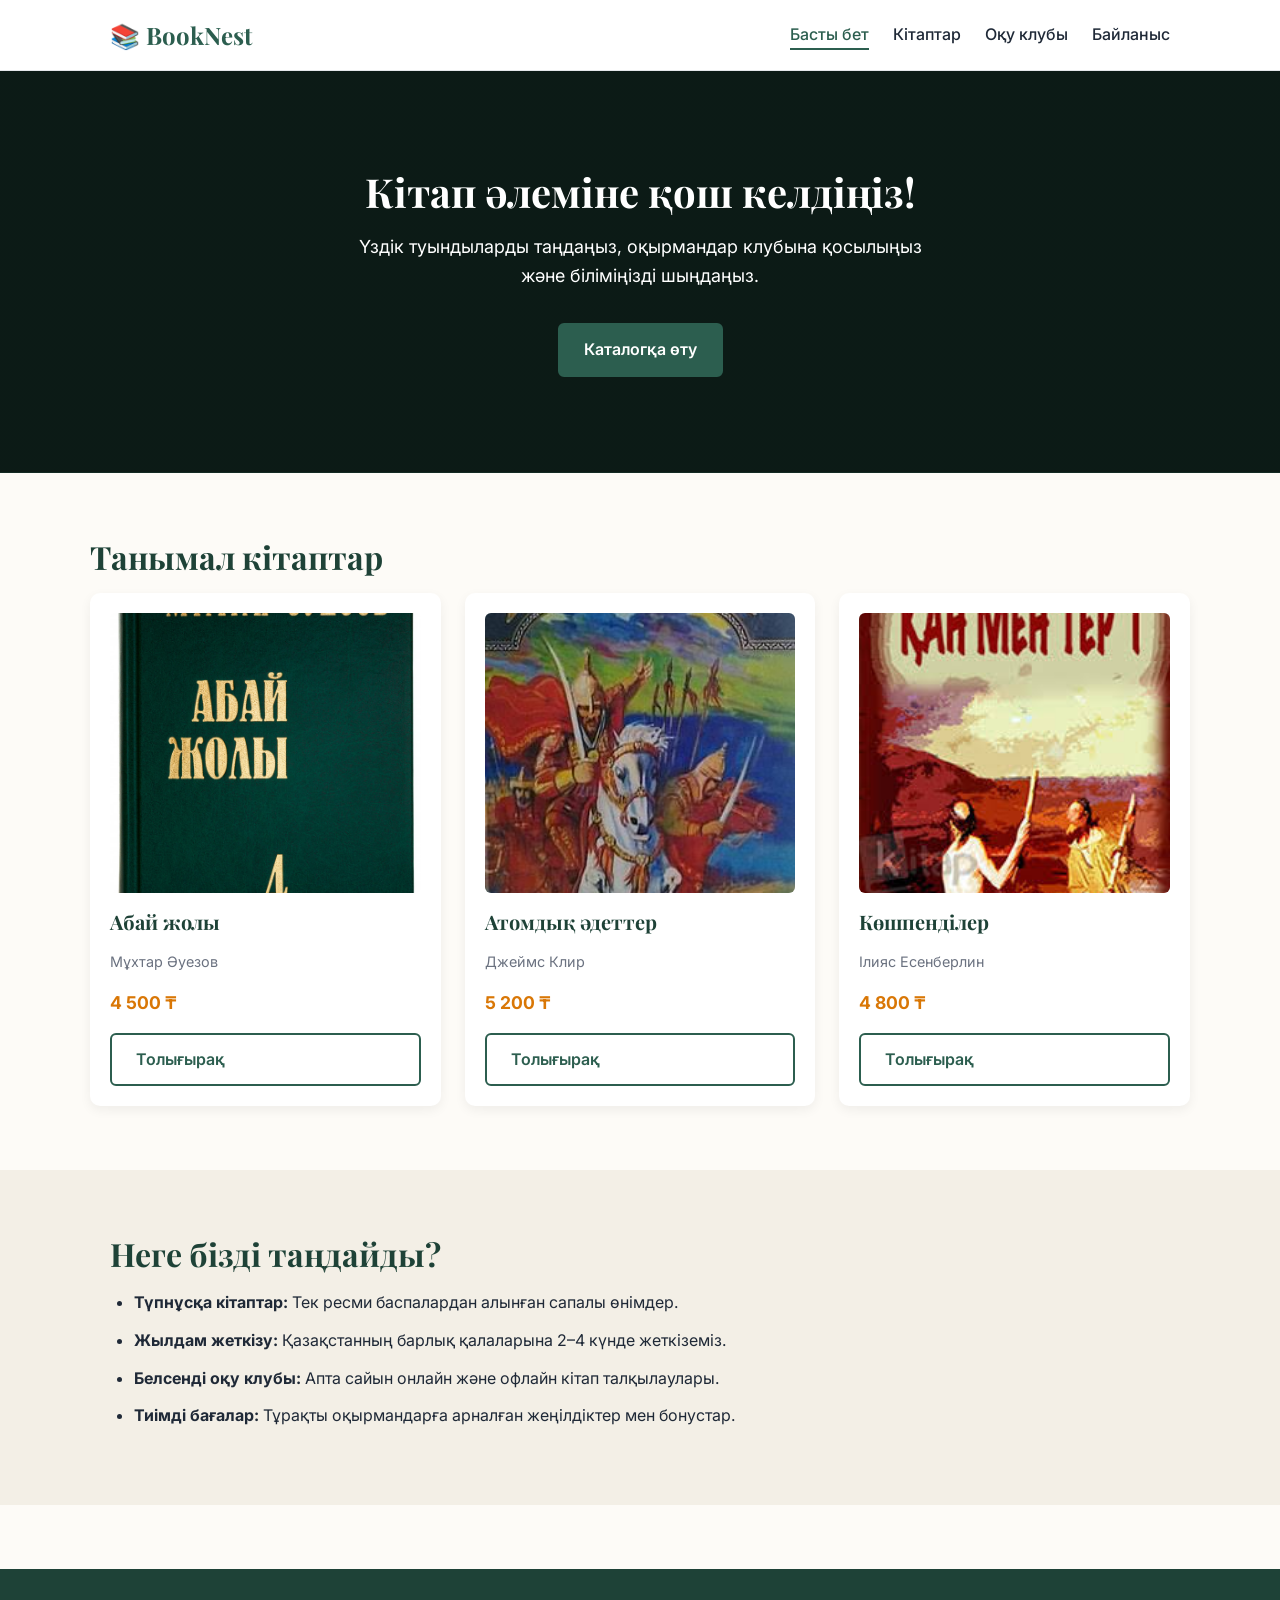
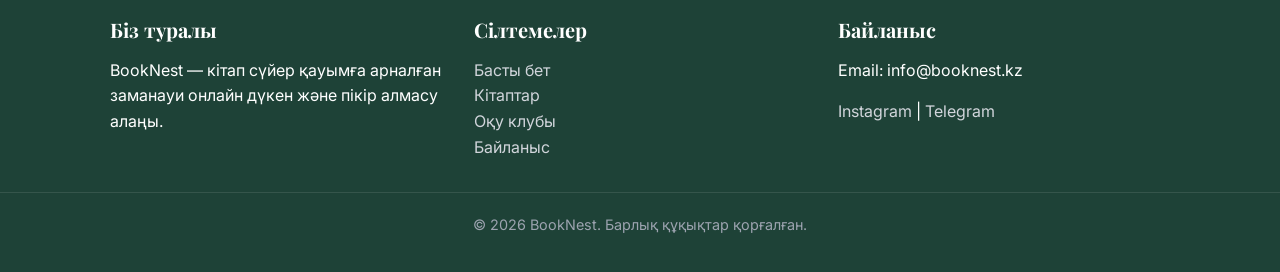
==== index.html @ 3cef092f "Add files via upload" ====
<!DOCTYPE html>
<html lang="kk">
<head>
  <meta charset="UTF-8">
  <meta name="viewport" content="width=device-width, initial-scale=1.0">
  <meta name="description" content="BookNest — кітап дүкені және оқу клубы.">
  <title>BookNest — Басты бет</title>
  <link rel="preconnect" href="https://fonts.googleapis.com">
  <link rel="preconnect" href="https://fonts.gstatic.com" crossorigin>
  <link href="https://fonts.googleapis.com/css2?family=Inter:wght@400;500;600&family=Playfair+Display:wght@700&display=swap" rel="stylesheet">
  <link rel="stylesheet" href="css/style.css">
</head>
<body>

  <header class="site-header">
    <div class="container header-inner">
      <a href="index.html" class="logo">📚 BookNest</a>
      <nav aria-label="Негізгі навигация">
        <ul class="nav-list">
          <li><a href="index.html" aria-current="page">Басты бет</a></li>
          <li><a href="books.html">Кітаптар</a></li>
          <li><a href="club.html">Оқу клубы</a></li>
          <li><a href="contact.html">Байланыс</a></li>
        </ul>
      </nav>
    </div>
  </header>

  <main>
    <!-- Hero бөлімі -->
    <section class="hero">
      <div class="container hero-content">
        <h1>Кітап әлеміне қош келдіңіз!</h1>
        <p>Үздік туындыларды таңдаңыз, оқырмандар клубына қосылыңыз және біліміңізді шыңдаңыз.</p>
        <a href="books.html" class="btn">Каталогқа өту</a>
      </div>
    </section>

    <!-- Танымал кітаптар -->
    <section class="section container">
      <h2>Танымал кітаптар</h2>
      <div class="cards-grid">
        <article class="card">
          <img src="images/book1.jpg" alt="Абай жолы кітабының мұқабасы" width="250" height="350">
          <h3>Абай жолы</h3>
          <p class="author">Мұхтар Әуезов</p>
          <p class="price">4 500 ₸</p>
          <a href="books.html" class="btn-outline">Толығырақ</a>
        </article>

        <article class="card">
          <img src="images/book2.jpg" alt="Атомдық әдеттер кітабының мұқабасы" width="250" height="350">
          <h3>Атомдық әдеттер</h3>
          <p class="author">Джеймс Клир</p>
          <p class="price">5 200 ₸</p>
          <a href="books.html" class="btn-outline">Толығырақ</a>
        </article>

        <article class="card">
          <img src="images/book3.jpg" alt="Көшпенділер кітабының мұқабасы" width="250" height="350">
          <h3>Көшпенділер</h3>
          <p class="author">Ілияс Есенберлин</p>
          <p class="price">4 800 ₸</p>
          <a href="books.html" class="btn-outline">Толығырақ</a>
        </article>
      </div>
    </section>

    <!-- Неге біз? -->
    <section class="section bg-light">
      <div class="container">
        <h2>Неге бізді таңдайды?</h2>
        <ul class="features-list">
          <li><strong>Түпнұсқа кітаптар:</strong> Тек ресми баспалардан алынған сапалы өнімдер.</li>
          <li><strong>Жылдам жеткізу:</strong> Қазақстанның барлық қалаларына 2–4 күнде жеткіземіз.</li>
          <li><strong>Белсенді оқу клубы:</strong> Апта сайын онлайн және офлайн кітап талқылаулары.</li>
          <li><strong>Тиімді бағалар:</strong> Тұрақты оқырмандарға арналған жеңілдіктер мен бонустар.</li>
        </ul>
      </div>
    </section>
  </main>

  <footer class="site-footer">
    <div class="container footer-grid">
      <div>
        <h3>Біз туралы</h3>
        <p>BookNest — кітап сүйер қауымға арналған заманауи онлайн дүкен және пікір алмасу алаңы.</p>
      </div>
      <div>
        <h3>Сілтемелер</h3>
        <ul>
          <li><a href="index.html">Басты бет</a></li>
          <li><a href="books.html">Кітаптар</a></li>
          <li><a href="club.html">Оқу клубы</a></li>
          <li><a href="contact.html">Байланыс</a></li>
        </ul>
      </div>
      <div>
        <h3>Байланыс</h3>
        <p>Email: info@booknest.kz</p>
        <p>
          <a href="#">Instagram</a> | 
          <a href="#">Telegram</a>
        </p>
      </div>
    </div>
    <div class="footer-bottom">
      <p>&copy; 2026 BookNest. Барлық құқықтар қорғалған.</p>
    </div>
  </footer>

</body>
</html>
---- css/style.css ----
/* 15. CSS Reset */
*, *::before, *::after {
  box-sizing: border-box;
  margin: 0;
  padding: 0;
}

/* 16. Түс айнымалылары және қаріптер */
:root {
  --primary: #2c5e4f;
  --primary-dark: #1e4237;
  --accent: #d97706;
  --bg-body: #fdfbf7;
  --bg-light: #f3efe6;
  --text-main: #1f2937;
  --text-muted: #6b7280;
  --white: #ffffff;
  --border: #e5e7eb;
  --font-heading: 'Playfair Display', Georgia, serif;
  --font-body: 'Inter', sans-serif;
}

/* 17. Типографика */
body {
  font-family: var(--font-body);
  font-size: 16px;
  line-height: 1.6;
  color: var(--text-main);
  background-color: var(--bg-body);
}

h1, h2, h3 {
  font-family: var(--font-heading);
  font-weight: 700;
  line-height: 1.25;
  margin-bottom: 1rem;
  color: var(--primary-dark);
}

h1 { font-size: 2.5rem; }
h2 { font-size: 2rem; }
h3 { font-size: 1.25rem; }
p { margin-bottom: 1rem; }

.container {
  max-width: 1100px;
  margin: 0 auto;
  padding: 0 1.25rem;
}

.section { padding: 4rem 0; }
.bg-light { background-color: var(--bg-light); }

/* 18 & 26. Sticky Header және Навигация */
.site-header {
  position: sticky;
  top: 0;
  z-index: 100;
  background-color: var(--white);
  border-bottom: 1px solid var(--border);
  padding: 1rem 0;
}

.header-inner {
  display: flex;
  justify-content: space-between;
  align-items: center;
}

.logo {
  font-family: var(--font-heading);
  font-size: 1.5rem;
  font-weight: 700;
  color: var(--primary);
  text-decoration: none;
}

.nav-list {
  list-style: none;
  display: flex;
  gap: 1.5rem;
}

.nav-list a {
  text-decoration: none;
  color: var(--text-main);
  font-weight: 500;
  padding-bottom: 0.25rem;
  transition: color 0.2s;
}

.nav-list a:hover {
  color: var(--primary);
}

.nav-list a[aria-current="page"] {
  color: var(--primary);
  border-bottom: 2px solid var(--primary);
}

/* 19. Hero бөлімі */
.hero {
  background-image: linear-gradient(rgba(0, 0, 0, 0.6), rgba(0, 0, 0, 0.6)), url('../images/hero-bg.jpg');
  background-size: cover;
  background-position: center;
  background-color: var(--primary-dark); /* Сурет болмаса көрінетін фон */
  color: var(--white);
  padding: 6rem 0;
  text-align: center;
}

.hero h1 {
  color: var(--white);
  margin-bottom: 1rem;
}

.hero p {
  max-width: 600px;
  margin: 0 auto 2rem;
  font-size: 1.125rem;
}

/* 20. Батырмалар */
.btn, .btn-outline {
  display: inline-block;
  padding: 0.75rem 1.5rem;
  border-radius: 6px;
  font-weight: 600;
  text-decoration: none;
  cursor: pointer;
  transition: all 0.2s ease;
  border: 2px solid var(--primary);
}

.btn {
  background-color: var(--primary);
  color: var(--white);
}

.btn:hover {
  background-color: var(--primary-dark);
  border-color: var(--primary-dark);
}

.btn-outline {
  background-color: transparent;
  color: var(--primary);
}

.btn-outline:hover {
  background-color: var(--primary);
  color: var(--white);
}

/* 21 & 22. Кітап карточкалары */
.cards-grid {
  display: flex;
  flex-wrap: wrap;
  gap: 1.5rem;
}

.card {
  flex: 1 1 280px;
  background: var(--white);
  padding: 1.25rem;
  border-radius: 10px;
  box-shadow: 0 4px 12px rgba(0, 0, 0, 0.06);
  transition: transform 0.25s ease, box-shadow 0.25s ease;
  display: flex;
  flex-direction: column;
}

.card:hover {
  transform: translateY(-6px);
  box-shadow: 0 10px 20px rgba(0, 0, 0, 0.12);
}

.card img {
  width: 100%;
  height: 280px;
  object-fit: cover;
  border-radius: 6px;
  margin-bottom: 1rem;
  background-color: #e5e7eb;
}

.card .author { color: var(--text-muted); font-size: 0.9rem; }
.card .price { font-weight: 700; font-size: 1.1rem; color: var(--accent); margin-bottom: 1rem; }

/* Тізімдер */
.features-list, .steps-list { padding-left: 1.5rem; }
.features-list li, .steps-list li { margin-bottom: 0.75rem; }

.rules-list dt { font-weight: 700; color: var(--primary-dark); margin-top: 1rem; }
.rules-list dd { margin-left: 1rem; color: var(--text-muted); }

/* 23. Кесте стилі */
.books-table {
  width: 100%;
  border-collapse: collapse;
  background: var(--white);
  margin-top: 1.5rem;
  box-shadow: 0 2px 8px rgba(0,0,0,0.05);
}

.books-table th, .books-table td {
  padding: 0.9rem 1rem;
  text-align: left;
  border-bottom: 1px solid var(--border);
}

.books-table thead {
  background-color: var(--primary);
  color: var(--white);
}

.books-table tbody tr:nth-child(even) {
  background-color: var(--bg-light);
}

/* 24. Форма стилі */
.contact-form {
  max-width: 550px;
  background: var(--white);
  padding: 2rem;
  border-radius: 10px;
  box-shadow: 0 4px 12px rgba(0,0,0,0.06);
}

.form-group { margin-bottom: 1.25rem; }
.form-group label { display: block; font-weight: 500; margin-bottom: 0.4rem; }

.form-group input,
.form-group select,
.form-group textarea {
  width: 100%;
  padding: 0.75rem;
  border: 1px solid #cbd5e1;
  border-radius: 6px;
  font-family: inherit;
  font-size: 1rem;
}

.form-group input:focus,
.form-group select:focus,
.form-group textarea:focus {
  outline: none;
  border-color: var(--primary);
  box-shadow: 0 0 0 3px rgba(44, 94, 79, 0.15);
}

.form-group input:invalid:not(:placeholder-shown),
.form-group textarea:invalid:not(:placeholder-shown) {
  border-color: #dc2626;
}

/* 25. Footer (3 баған) */
.site-footer {
  background-color: var(--primary-dark);
  color: var(--white);
  padding-top: 3rem;
  margin-top: 4rem;
}

.footer-grid {
  display: flex;
  flex-wrap: wrap;
  gap: 2rem;
  padding-bottom: 2rem;
}

.footer-grid > div { flex: 1 1 250px; }
.site-footer h3 { color: var(--white); }
.site-footer ul { list-style: none; }
.site-footer a { color: #d1d5db; text-decoration: none; }
.site-footer a:hover { color: var(--white); text-decoration: underline; }

.footer-bottom {
  text-align: center;
  padding: 1.25rem;
  border-top: 1px solid rgba(255,255,255,0.1);
  font-size: 0.9rem;
  color: #9ca3af;
}
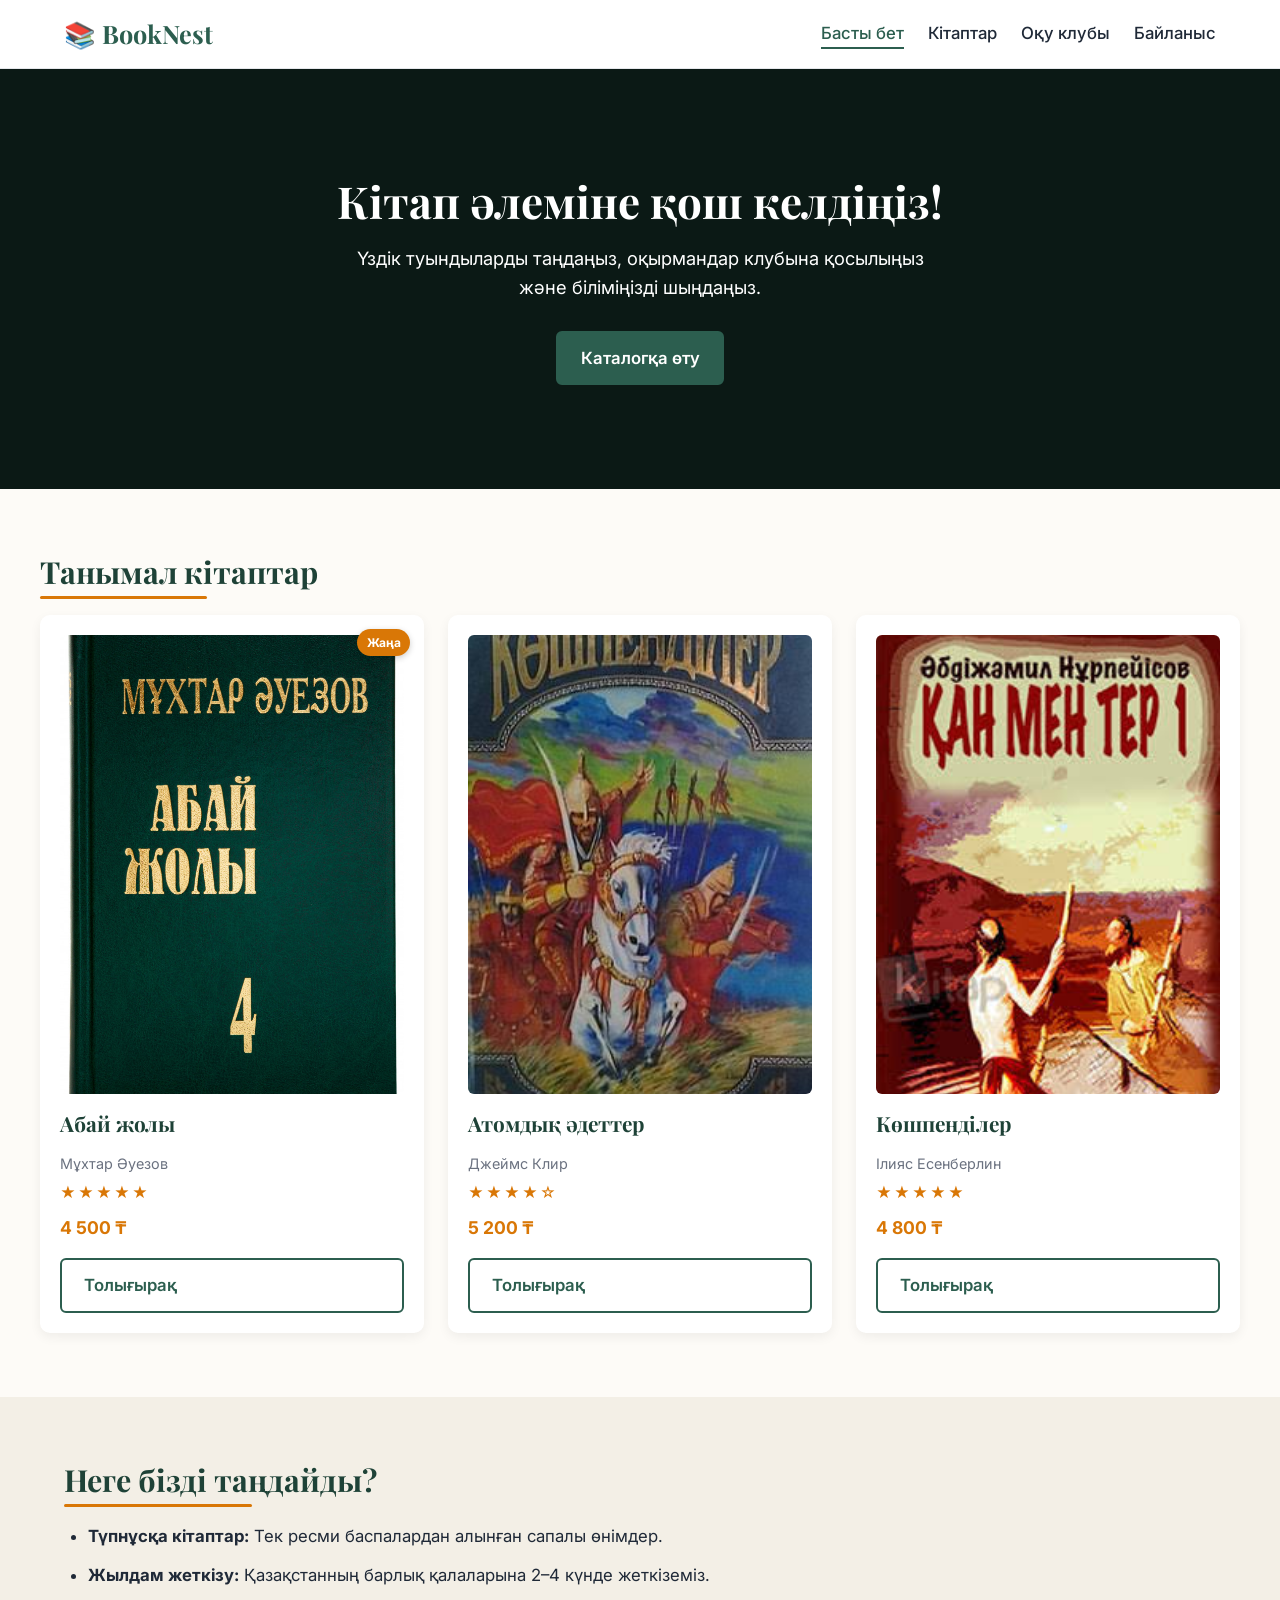
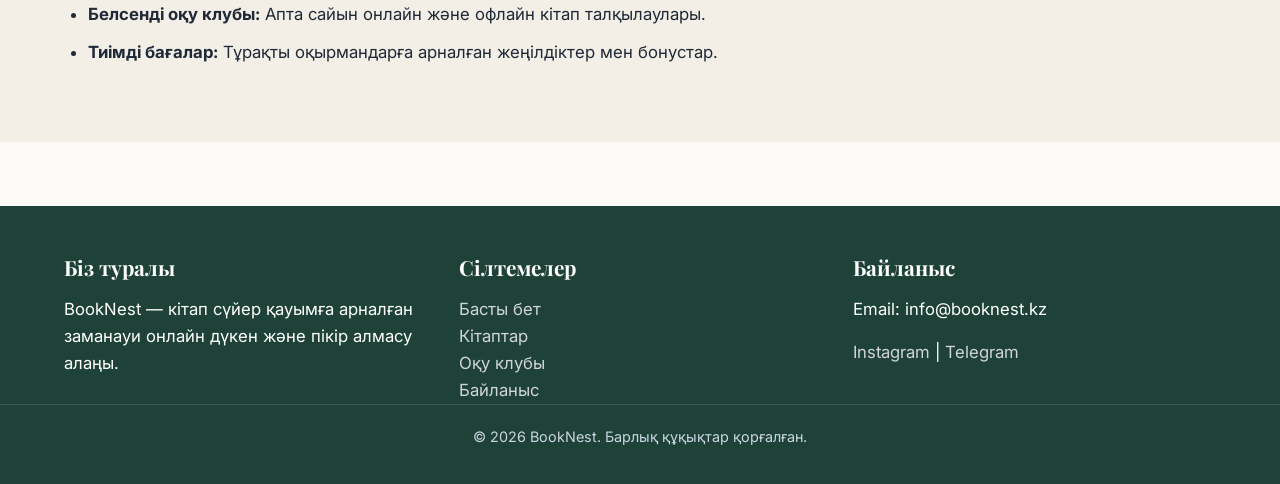
==== commit 9b05f96a: "Add files via upload" ====
--- a/index.html
+++ b/index.html
@@ -15,6 +15,14 @@
   <header class="site-header">
     <div class="container header-inner">
       <a href="index.html" class="logo">📚 BookNest</a>
+
+      <!-- 34. Гамбургер батырмасы (CSS макеті, JS кейін қосылады) -->
+      <button type="button" class="menu-toggle" aria-label="Мәзірді ашу" aria-expanded="false">
+        <span></span>
+        <span></span>
+        <span></span>
+      </button>
+
       <nav aria-label="Негізгі навигация">
         <ul class="nav-list">
           <li><a href="index.html" aria-current="page">Басты бет</a></li>
@@ -30,7 +38,7 @@
     <!-- Hero бөлімі -->
     <section class="hero">
       <div class="container hero-content">
-        <h1>Кітап әлеміне қош келдіңіз!</h1>
+        <h1 class="hero-title">Кітап әлеміне қош келдіңіз!</h1>
         <p>Үздік туындыларды таңдаңыз, оқырмандар клубына қосылыңыз және біліміңізді шыңдаңыз.</p>
         <a href="books.html" class="btn">Каталогқа өту</a>
       </div>
@@ -38,38 +46,52 @@
 
     <!-- Танымал кітаптар -->
     <section class="section container">
-      <h2>Танымал кітаптар</h2>
+      <h2 class="section-title">Танымал кітаптар</h2>
       <div class="cards-grid">
+
+        <!-- 38 & 39. «Жаңа» белгісі + <picture> және srcset -->
         <article class="card">
-          <img src="images/book1.jpg" alt="Абай жолы кітабының мұқабасы" width="250" height="350">
+          <span class="badge-new">Жаңа</span>
+          <picture class="book-media">
+            <source media="(min-width: 600px)" srcset="images/book1.jpg 1x, images/book1.jpg 2x">
+            <img src="images/book1.jpg" alt="Абай жолы кітабының мұқабасы" width="250" height="350">
+          </picture>
           <h3>Абай жолы</h3>
           <p class="author">Мұхтар Әуезов</p>
+          <p class="rating" data-rating="5" aria-label="Рейтингі 5-тен 5"></p>
           <p class="price">4 500 ₸</p>
           <a href="books.html" class="btn-outline">Толығырақ</a>
         </article>
 
         <article class="card">
-          <img src="images/book2.jpg" alt="Атомдық әдеттер кітабының мұқабасы" width="250" height="350">
+          <picture class="book-media">
+            <img src="images/book2.jpg" alt="Атомдық әдеттер кітабының мұқабасы" width="250" height="350">
+          </picture>
           <h3>Атомдық әдеттер</h3>
           <p class="author">Джеймс Клир</p>
+          <p class="rating" data-rating="4" aria-label="Рейтингі 5-тен 4"></p>
           <p class="price">5 200 ₸</p>
           <a href="books.html" class="btn-outline">Толығырақ</a>
         </article>
 
         <article class="card">
-          <img src="images/book3.jpg" alt="Көшпенділер кітабының мұқабасы" width="250" height="350">
+          <picture class="book-media">
+            <img src="images/book3.jpg" alt="Көшпенділер кітабының мұқабасы" width="250" height="350">
+          </picture>
           <h3>Көшпенділер</h3>
           <p class="author">Ілияс Есенберлин</p>
+          <p class="rating" data-rating="5" aria-label="Рейтингі 5-тен 5"></p>
           <p class="price">4 800 ₸</p>
           <a href="books.html" class="btn-outline">Толығырақ</a>
         </article>
+
       </div>
     </section>
 
     <!-- Неге біз? -->
     <section class="section bg-light">
       <div class="container">
-        <h2>Неге бізді таңдайды?</h2>
+        <h2 class="section-title">Неге бізді таңдайды?</h2>
         <ul class="features-list">
           <li><strong>Түпнұсқа кітаптар:</strong> Тек ресми баспалардан алынған сапалы өнімдер.</li>
           <li><strong>Жылдам жеткізу:</strong> Қазақстанның барлық қалаларына 2–4 күнде жеткіземіз.</li>
@@ -99,7 +121,7 @@
         <h3>Байланыс</h3>
         <p>Email: info@booknest.kz</p>
         <p>
-          <a href="#">Instagram</a> | 
+          <a href="#">Instagram</a> |
           <a href="#">Telegram</a>
         </p>
       </div>
--- a/css/style.css
+++ b/css/style.css
@@ -5,7 +5,7 @@
   padding: 0;
 }
 
-/* 16. Түс айнымалылары және қаріптер */
+/* 16 & 36. Түс айнымалылары және .dark тақырыбы */
 :root {
   --primary: #2c5e4f;
   --primary-dark: #1e4237;
@@ -16,17 +16,34 @@
   --text-muted: #6b7280;
   --white: #ffffff;
   --border: #e5e7eb;
+  --shadow: 0 4px 12px rgba(0, 0, 0, 0.06);
+  --shadow-hover: 0 10px 20px rgba(0, 0, 0, 0.12);
   --font-heading: 'Playfair Display', Georgia, serif;
   --font-body: 'Inter', sans-serif;
 }
 
-/* 17. Типографика */
+.dark {
+  --primary: #3b826d;
+  --primary-dark: #12241e;
+  --accent: #f59e0b;
+  --bg-body: #111827;
+  --bg-light: #1f2937;
+  --text-main: #f9fafb;
+  --text-muted: #9ca3af;
+  --white: #182232;
+  --border: #374151;
+  --shadow: 0 4px 12px rgba(0, 0, 0, 0.35);
+  --shadow-hover: 0 10px 24px rgba(0, 0, 0, 0.5);
+}
+
+/* 17, 33 & 35. Mobile-first негізгі стиль және clamp() қаріптері */
 body {
   font-family: var(--font-body);
-  font-size: 16px;
+  font-size: clamp(0.95rem, 0.9rem + 0.25vw, 1.05rem);
   line-height: 1.6;
   color: var(--text-main);
   background-color: var(--bg-body);
+  transition: background-color 0.25s ease, color 0.25s ease;
 }
 
 h1, h2, h3 {
@@ -37,56 +54,121 @@
   color: var(--primary-dark);
 }
 
-h1 { font-size: 2.5rem; }
-h2 { font-size: 2rem; }
-h3 { font-size: 1.25rem; }
+.dark h1, .dark h2, .dark h3 {
+  color: var(--text-main);
+}
+
+h1 { font-size: clamp(1.75rem, 1.3rem + 2vw, 2.75rem); }
+h2 { font-size: clamp(1.35rem, 1.1rem + 1vw, 2rem); }
+h3 { font-size: clamp(1.1rem, 1rem + 0.4vw, 1.3rem); }
 p { margin-bottom: 1rem; }
 
 .container {
+  width: 100%;
   max-width: 1100px;
   margin: 0 auto;
-  padding: 0 1.25rem;
-}
-
-.section { padding: 4rem 0; }
+  padding: 0 1rem;
+}
+
+.section { padding: 3rem 0; }
 .bg-light { background-color: var(--bg-light); }
 
-/* 18 & 26. Sticky Header және Навигация */
+/* 40. Тақырып астындағы ::after сызығы */
+.section-title {
+  position: relative;
+  display: inline-block;
+  padding-bottom: 0.5rem;
+}
+
+.section-title::after {
+  content: "";
+  position: absolute;
+  left: 0;
+  bottom: 0;
+  width: 60%;
+  height: 3px;
+  border-radius: 2px;
+  background-color: var(--accent);
+}
+
+/* 26, 31 & 34. Header (Flexbox) + Гамбургер макеті (Mobile-first) */
 .site-header {
   position: sticky;
   top: 0;
   z-index: 100;
   background-color: var(--white);
   border-bottom: 1px solid var(--border);
-  padding: 1rem 0;
+  padding: 0.85rem 0;
 }
 
 .header-inner {
   display: flex;
   justify-content: space-between;
   align-items: center;
+  position: relative;
 }
 
 .logo {
   font-family: var(--font-heading);
-  font-size: 1.5rem;
+  font-size: clamp(1.25rem, 1.1rem + 0.6vw, 1.6rem);
   font-weight: 700;
   color: var(--primary);
   text-decoration: none;
-}
-
+  z-index: 110;
+}
+
+/* Телефонда гамбургер батырмасы көрінеді */
+.menu-toggle {
+  display: flex;
+  flex-direction: column;
+  justify-content: center;
+  gap: 5px;
+  width: 40px;
+  height: 40px;
+  background: transparent;
+  border: 1px solid var(--border);
+  border-radius: 6px;
+  cursor: pointer;
+  padding: 8px;
+  z-index: 110;
+}
+
+.menu-toggle span {
+  display: block;
+  width: 100%;
+  height: 2px;
+  background-color: var(--text-main);
+  border-radius: 2px;
+  transition: transform 0.25s ease, opacity 0.25s ease;
+}
+
+/* Телефонда мәзір бастапқыда жасырын (CSS макеті) */
 .nav-list {
   list-style: none;
+  display: none;
+  flex-direction: column;
+  gap: 0.75rem;
+  position: absolute;
+  top: 100%;
+  left: 0;
+  right: 0;
+  background-color: var(--white);
+  padding: 1rem 1.25rem;
+  border-bottom: 1px solid var(--border);
+  box-shadow: var(--shadow);
+  z-index: 105;
+}
+
+.nav-list.is-open {
   display: flex;
-  gap: 1.5rem;
 }
 
 .nav-list a {
   text-decoration: none;
   color: var(--text-main);
   font-weight: 500;
-  padding-bottom: 0.25rem;
-  transition: color 0.2s;
+  padding-bottom: 0.2rem;
+  transition: color 0.2s ease;
 }
 
 .nav-list a:hover {
@@ -98,48 +180,61 @@
   border-bottom: 2px solid var(--primary);
 }
 
-/* 19. Hero бөлімі */
+/* 19 & 37. Hero бөлімі + @keyframes анимация */
+@keyframes heroFadeUp {
+  from {
+    opacity: 0;
+    transform: translateY(18px);
+  }
+  to {
+    opacity: 1;
+    transform: translateY(0);
+  }
+}
+
 .hero {
-  background-image: linear-gradient(rgba(0, 0, 0, 0.6), rgba(0, 0, 0, 0.6)), url('../images/hero-bg.jpg');
+  background-image: linear-gradient(rgba(0, 0, 0, 0.62), rgba(0, 0, 0, 0.62)), url('../images/hero-bg.jpg');
   background-size: cover;
   background-position: center;
-  background-color: var(--primary-dark); /* Сурет болмаса көрінетін фон */
-  color: var(--white);
-  padding: 6rem 0;
+  background-color: var(--primary-dark);
+  color: #ffffff;
+  padding: 4.5rem 0;
   text-align: center;
 }
 
-.hero h1 {
-  color: var(--white);
-  margin-bottom: 1rem;
+.hero-title {
+  color: #ffffff;
+  animation: heroFadeUp 0.8s ease-out both;
 }
 
 .hero p {
   max-width: 600px;
-  margin: 0 auto 2rem;
-  font-size: 1.125rem;
-}
-
-/* 20. Батырмалар */
+  margin: 0 auto 1.75rem;
+  font-size: clamp(1rem, 0.95rem + 0.3vw, 1.15rem);
+  animation: heroFadeUp 0.8s ease-out 0.15s both;
+}
+
+/* 20 & 37. Батырмалар және transition */
 .btn, .btn-outline {
   display: inline-block;
-  padding: 0.75rem 1.5rem;
+  padding: 0.75rem 1.4rem;
   border-radius: 6px;
   font-weight: 600;
   text-decoration: none;
   cursor: pointer;
-  transition: all 0.2s ease;
+  transition: transform 0.2s ease, background-color 0.2s ease, color 0.2s ease, border-color 0.2s ease;
   border: 2px solid var(--primary);
 }
 
 .btn {
   background-color: var(--primary);
-  color: var(--white);
+  color: #ffffff;
 }
 
 .btn:hover {
   background-color: var(--primary-dark);
   border-color: var(--primary-dark);
+  transform: translateY(-2px);
 }
 
 .btn-outline {
@@ -149,22 +244,24 @@
 
 .btn-outline:hover {
   background-color: var(--primary);
-  color: var(--white);
-}
-
-/* 21 & 22. Кітап карточкалары */
+  color: #ffffff;
+  transform: translateY(-2px);
+}
+
+/* 32, 37, 38, 39 & 40. Кітап карточкалары (Grid), «Жаңа» белгісі, aspect-ratio, ::before рейтинг */
 .cards-grid {
-  display: flex;
-  flex-wrap: wrap;
+  display: grid;
+  grid-template-columns: repeat(auto-fit, minmax(220px, 1fr));
   gap: 1.5rem;
 }
 
 .card {
-  flex: 1 1 280px;
+  position: relative;
+  z-index: 1;
   background: var(--white);
   padding: 1.25rem;
   border-radius: 10px;
-  box-shadow: 0 4px 12px rgba(0, 0, 0, 0.06);
+  box-shadow: var(--shadow);
   transition: transform 0.25s ease, box-shadow 0.25s ease;
   display: flex;
   flex-direction: column;
@@ -172,26 +269,75 @@
 
 .card:hover {
   transform: translateY(-6px);
-  box-shadow: 0 10px 20px rgba(0, 0, 0, 0.12);
-}
-
-.card img {
-  width: 100%;
-  height: 280px;
-  object-fit: cover;
+  box-shadow: var(--shadow-hover);
+  z-index: 2;
+}
+
+/* 38. position: absolute арқылы «Жаңа» белгісі */
+.badge-new {
+  position: absolute;
+  top: 0.85rem;
+  right: 0.85rem;
+  z-index: 5;
+  background-color: var(--accent);
+  color: #ffffff;
+  font-size: 0.75rem;
+  font-weight: 700;
+  padding: 0.25rem 0.6rem;
+  border-radius: 999px;
+  box-shadow: 0 2px 6px rgba(0, 0, 0, 0.2);
+}
+
+/* 39. aspect-ratio және object-fit */
+.book-media {
+  display: block;
+  width: 100%;
+  aspect-ratio: 3 / 4;
+  overflow: hidden;
   border-radius: 6px;
   margin-bottom: 1rem;
-  background-color: #e5e7eb;
-}
-
-.card .author { color: var(--text-muted); font-size: 0.9rem; }
-.card .price { font-weight: 700; font-size: 1.1rem; color: var(--accent); margin-bottom: 1rem; }
+  background-color: var(--bg-light);
+}
+
+.book-media img {
+  width: 100%;
+  height: 100%;
+  object-fit: cover;
+  display: block;
+}
+
+.card .author {
+  color: var(--text-muted);
+  font-size: 0.9rem;
+  margin-bottom: 0.4rem;
+}
+
+/* 40. ::before арқылы жұлдызшалық рейтинг */
+.rating {
+  margin-bottom: 0.5rem;
+  font-size: 0.95rem;
+  letter-spacing: 2px;
+  color: var(--accent);
+}
+
+.rating[data-rating="5"]::before { content: "★★★★★"; }
+.rating[data-rating="4"]::before { content: "★★★★☆"; }
+.rating[data-rating="3"]::before { content: "★★★☆☆"; }
+
+.card .price {
+  font-weight: 700;
+  font-size: 1.1rem;
+  color: var(--accent);
+  margin-top: auto;
+  margin-bottom: 1rem;
+}
 
 /* Тізімдер */
 .features-list, .steps-list { padding-left: 1.5rem; }
 .features-list li, .steps-list li { margin-bottom: 0.75rem; }
 
 .rules-list dt { font-weight: 700; color: var(--primary-dark); margin-top: 1rem; }
+.dark .rules-list dt { color: var(--text-main); }
 .rules-list dd { margin-left: 1rem; color: var(--text-muted); }
 
 /* 23. Кесте стилі */
@@ -200,7 +346,7 @@
   border-collapse: collapse;
   background: var(--white);
   margin-top: 1.5rem;
-  box-shadow: 0 2px 8px rgba(0,0,0,0.05);
+  box-shadow: var(--shadow);
 }
 
 .books-table th, .books-table td {
@@ -211,7 +357,7 @@
 
 .books-table thead {
   background-color: var(--primary);
-  color: var(--white);
+  color: #ffffff;
 }
 
 .books-table tbody tr:nth-child(even) {
@@ -224,7 +370,7 @@
   background: var(--white);
   padding: 2rem;
   border-radius: 10px;
-  box-shadow: 0 4px 12px rgba(0,0,0,0.06);
+  box-shadow: var(--shadow);
 }
 
 .form-group { margin-bottom: 1.25rem; }
@@ -235,10 +381,12 @@
 .form-group textarea {
   width: 100%;
   padding: 0.75rem;
-  border: 1px solid #cbd5e1;
+  border: 1px solid var(--border);
   border-radius: 6px;
   font-family: inherit;
   font-size: 1rem;
+  background-color: var(--bg-body);
+  color: var(--text-main);
 }
 
 .form-group input:focus,
@@ -254,31 +402,60 @@
   border-color: #dc2626;
 }
 
-/* 25. Footer (3 баған) */
+/* 25. Footer */
 .site-footer {
   background-color: var(--primary-dark);
-  color: var(--white);
+  color: #ffffff;
   padding-top: 3rem;
   margin-top: 4rem;
 }
 
 .footer-grid {
-  display: flex;
-  flex-wrap: wrap;
+  display: grid;
+  grid-template-columns: 1fr;
   gap: 2rem;
   padding-bottom: 2rem;
 }
 
-.footer-grid > div { flex: 1 1 250px; }
-.site-footer h3 { color: var(--white); }
+.site-footer h3 { color: #ffffff; }
 .site-footer ul { list-style: none; }
 .site-footer a { color: #d1d5db; text-decoration: none; }
-.site-footer a:hover { color: var(--white); text-decoration: underline; }
+.site-footer a:hover { color: #ffffff; text-decoration: underline; }
 
 .footer-bottom {
   text-align: center;
   padding: 1.25rem;
-  border-top: 1px solid rgba(255,255,255,0.1);
+  border-top: 1px solid rgba(255, 255, 255, 0.12);
   font-size: 0.9rem;
-  color: #9ca3af;
-}
+  color: #cbd5e1;
+}
+
+/* 33. Media queries: 600px, 900px, 1200px */
+@media (min-width: 600px) {
+  .container { padding: 0 1.5rem; }
+  .section { padding: 4rem 0; }
+  .hero { padding: 5.5rem 0; }
+  .footer-grid { grid-template-columns: repeat(2, 1fr); }
+}
+
+@media (min-width: 900px) {
+  .menu-toggle { display: none; }
+
+  .nav-list {
+    display: flex;
+    flex-direction: row;
+    position: static;
+    background: transparent;
+    padding: 0;
+    border: none;
+    box-shadow: none;
+    gap: 1.5rem;
+  }
+
+  .hero { padding: 6.5rem 0; }
+  .footer-grid { grid-template-columns: repeat(3, 1fr); }
+}
+
+@media (min-width: 1200px) {
+  .container { max-width: 1200px; }
+}
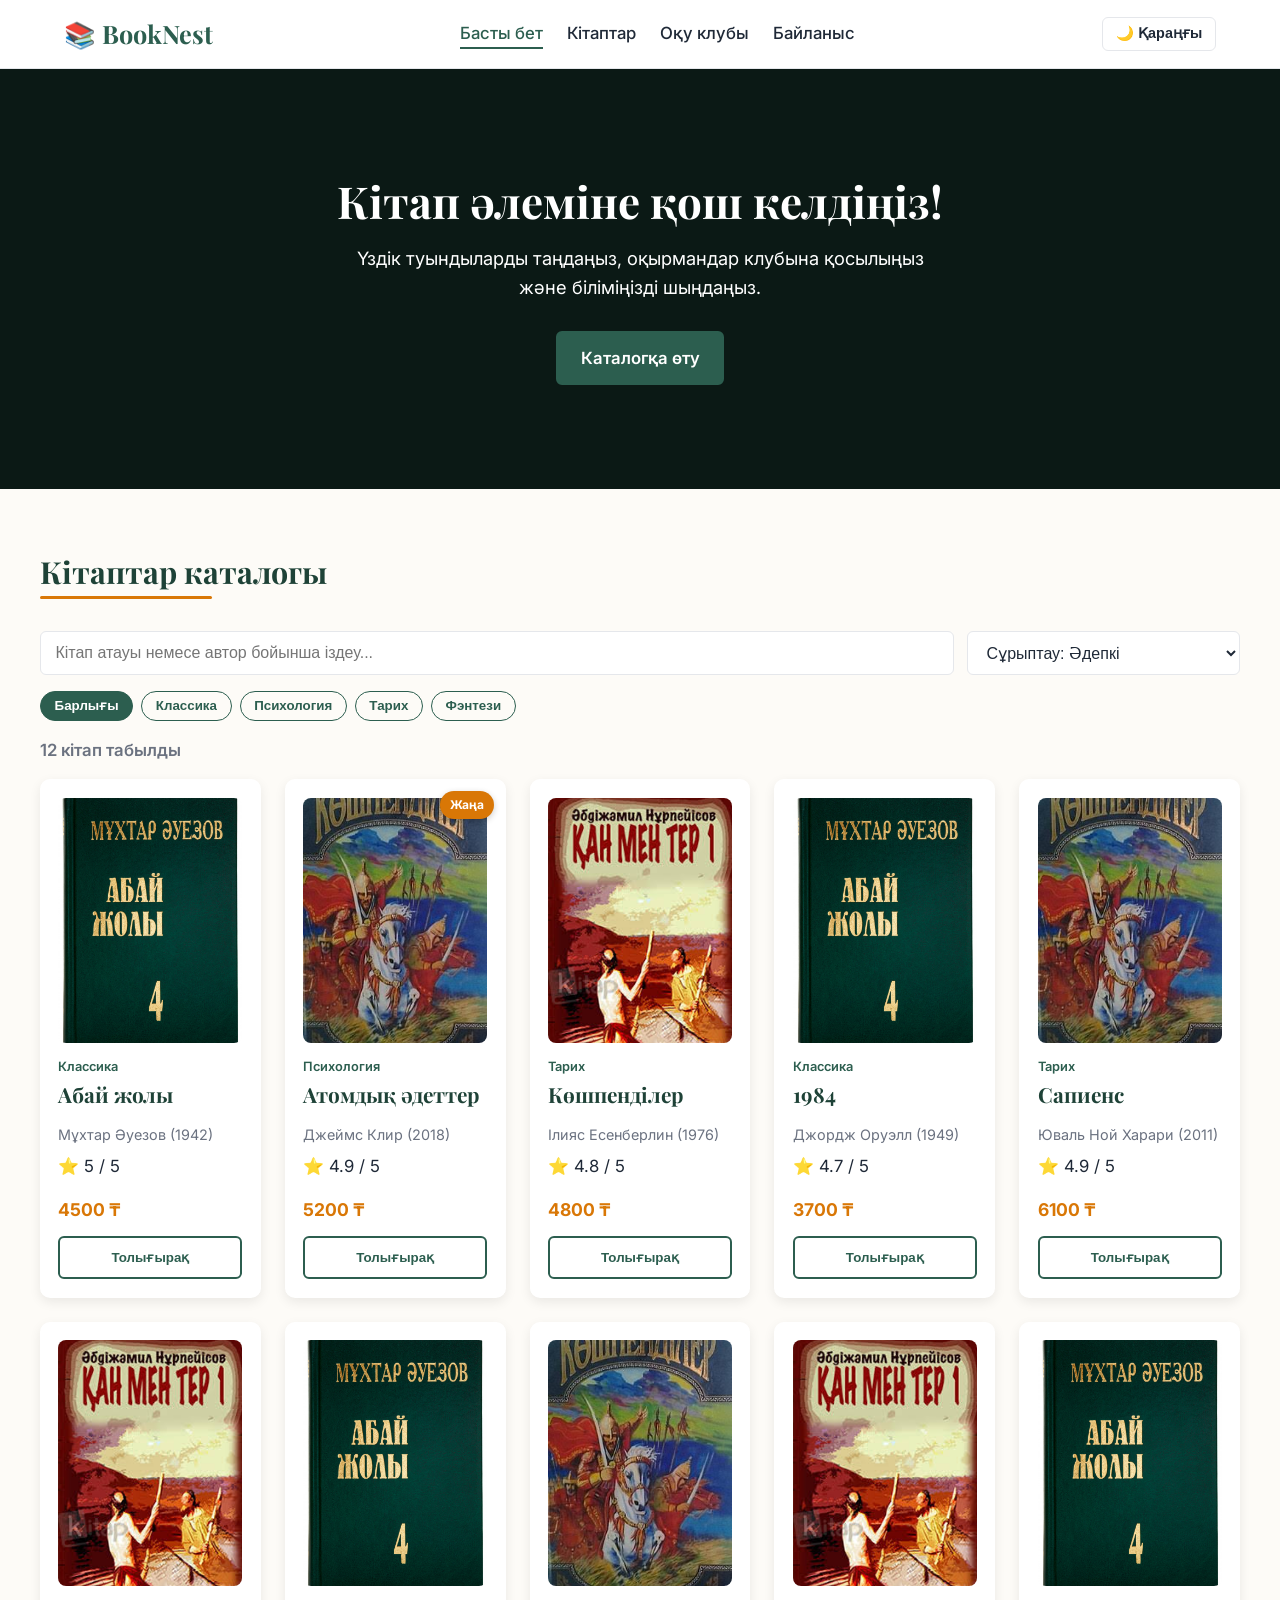
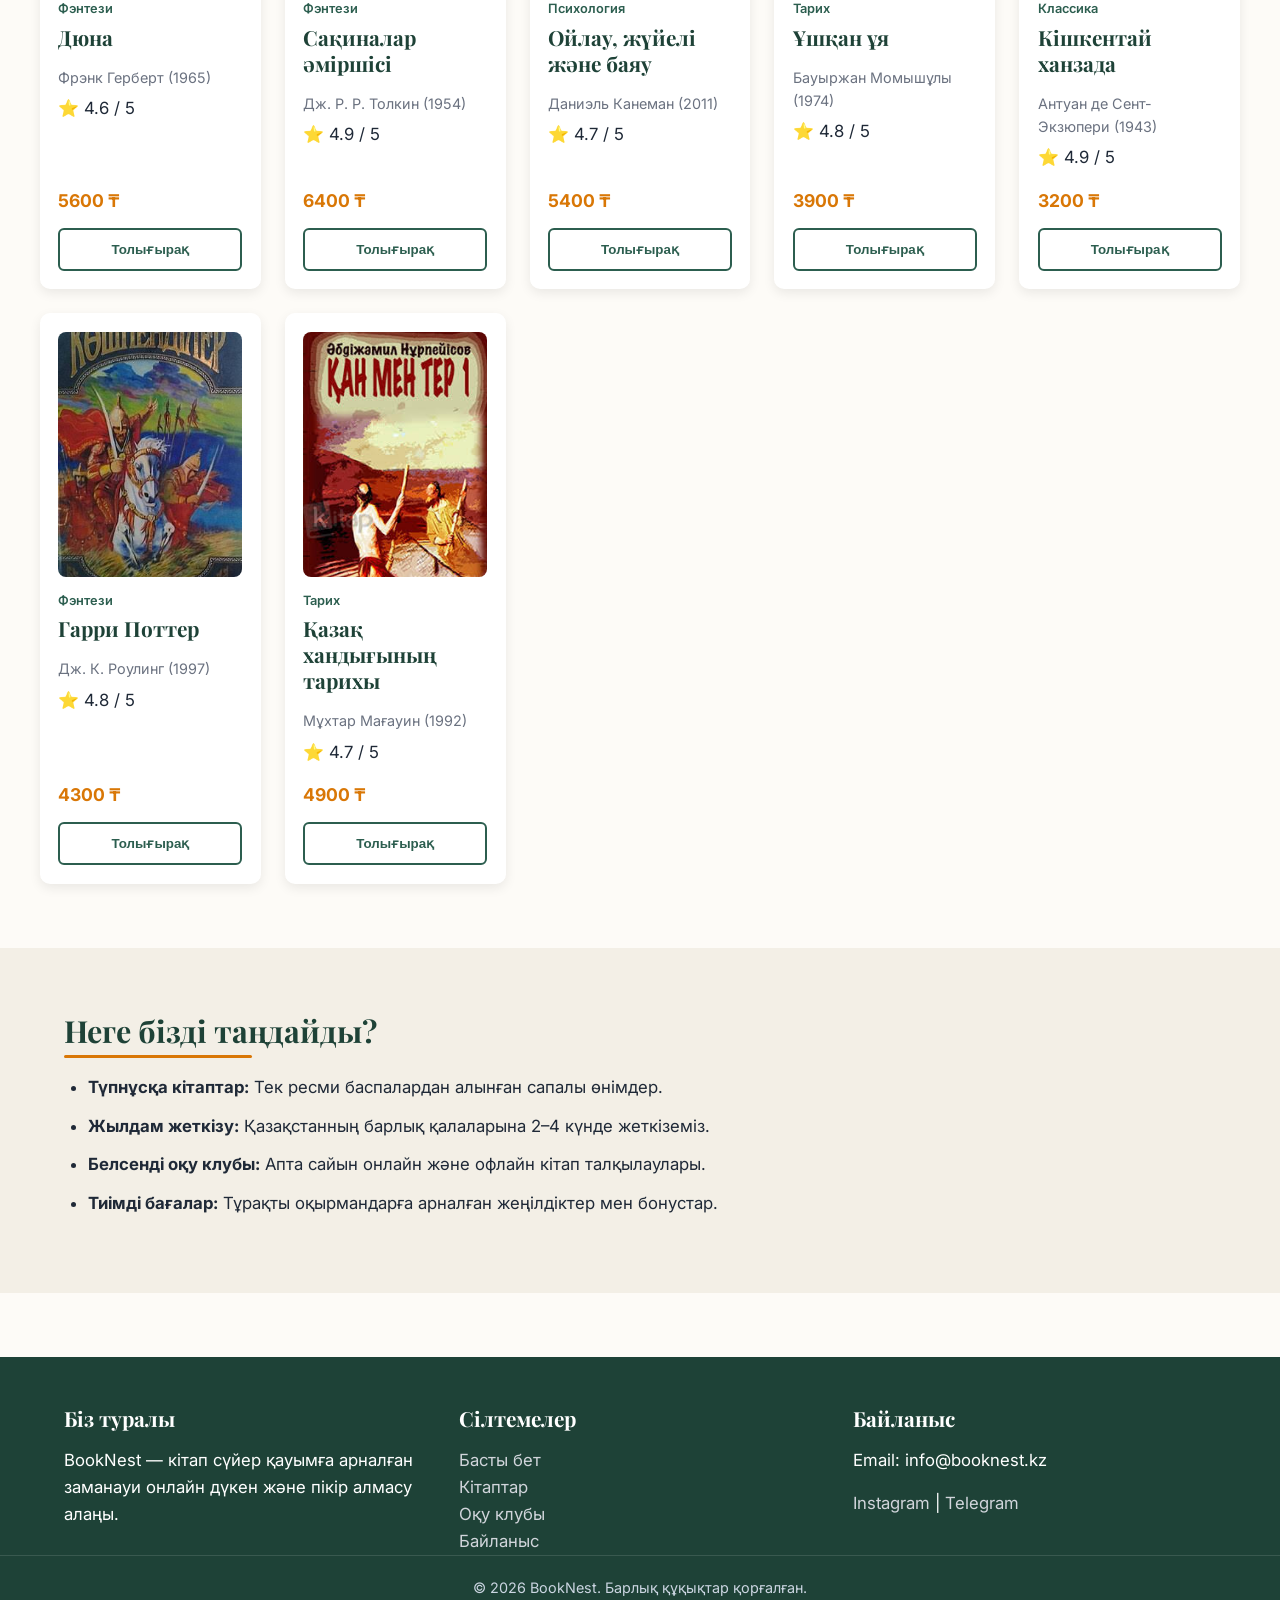
==== commit ecf171a8: "Add files via upload" ====
--- a/index.html
+++ b/index.html
@@ -9,19 +9,181 @@
   <link rel="preconnect" href="https://fonts.gstatic.com" crossorigin>
   <link href="https://fonts.googleapis.com/css2?family=Inter:wght@400;500;600&family=Playfair+Display:wght@700&display=swap" rel="stylesheet">
   <link rel="stylesheet" href="css/style.css">
+  <style>
+    .header-actions {
+      display: flex;
+      align-items: center;
+      gap: 0.6rem;
+    }
+    .theme-btn {
+      padding: 0.45rem 0.8rem;
+      border-radius: 6px;
+      border: 1px solid var(--border, #d1d5db);
+      background: var(--white, #ffffff);
+      color: var(--text-main, #1f2937);
+      cursor: pointer;
+      font-weight: 600;
+      font-size: 0.9rem;
+    }
+    .catalog-controls {
+      display: flex;
+      flex-wrap: wrap;
+      gap: 0.85rem;
+      margin: 1rem 0;
+    }
+    .catalog-controls input,
+    .catalog-controls select {
+      padding: 0.7rem 0.9rem;
+      border-radius: 6px;
+      border: 1px solid var(--border, #d1d5db);
+      background: var(--white, #ffffff);
+      color: var(--text-main, #1f2937);
+      font-size: 1rem;
+    }
+    .catalog-controls input {
+      flex: 1 1 250px;
+    }
+    .genre-chips {
+      display: flex;
+      flex-wrap: wrap;
+      gap: 0.5rem;
+      margin-bottom: 1rem;
+    }
+    .chip {
+      padding: 0.4rem 0.85rem;
+      border-radius: 999px;
+      border: 1px solid var(--primary, #2c5e4f);
+      background: transparent;
+      color: var(--primary, #2c5e4f);
+      cursor: pointer;
+      font-weight: 600;
+    }
+    .chip.is-active {
+      background: var(--primary, #2c5e4f);
+      color: #ffffff;
+    }
+    .results-count {
+      font-weight: 600;
+      margin-bottom: 1rem;
+      color: var(--text-muted, #6b7280);
+    }
+    .cards-grid {
+      display: grid;
+      grid-template-columns: repeat(auto-fit, minmax(220px, 1fr));
+      gap: 1.5rem;
+    }
+    .card {
+      position: relative;
+      background: var(--white, #ffffff);
+      color: var(--text-main, #1f2937);
+      border-radius: 10px;
+      padding: 1.15rem;
+      box-shadow: 0 4px 12px rgba(0, 0, 0, 0.08);
+      display: flex;
+      flex-direction: column;
+    }
+    .badge-new {
+      position: absolute;
+      top: 0.75rem;
+      right: 0.75rem;
+      z-index: 4;
+      background: #d97706;
+      color: #ffffff;
+      font-size: 0.75rem;
+      font-weight: 700;
+      padding: 0.25rem 0.6rem;
+      border-radius: 999px;
+    }
+    .book-media {
+      width: 100%;
+      aspect-ratio: 3 / 4;
+      overflow: hidden;
+      border-radius: 8px;
+      margin-bottom: 0.85rem;
+      background: #e5e7eb;
+    }
+    .book-media img {
+      width: 100%;
+      height: 100%;
+      object-fit: cover;
+      display: block;
+    }
+    .book-genre {
+      font-size: 0.8rem;
+      font-weight: 600;
+      color: var(--primary, #2c5e4f);
+      margin-bottom: 0.25rem;
+    }
+    .card .author {
+      color: var(--text-muted, #6b7280);
+      font-size: 0.9rem;
+      margin-bottom: 0.4rem;
+    }
+    .card .price {
+      font-weight: 700;
+      color: #d97706;
+      margin-top: auto;
+      margin-bottom: 0.8rem;
+    }
+    .empty-state {
+      grid-column: 1 / -1;
+      text-align: center;
+      padding: 2rem;
+      background: var(--white, #ffffff);
+      border-radius: 10px;
+    }
+    .modal-overlay {
+      position: fixed;
+      inset: 0;
+      background: rgba(0, 0, 0, 0.65);
+      display: none;
+      align-items: center;
+      justify-content: center;
+      padding: 1rem;
+      z-index: 999;
+    }
+    .modal-overlay.is-open {
+      display: flex;
+    }
+    .modal-card {
+      position: relative;
+      background: var(--white, #ffffff);
+      color: var(--text-main, #1f2937);
+      max-width: 560px;
+      width: 100%;
+      padding: 1.5rem;
+      border-radius: 12px;
+    }
+    .modal-close {
+      position: absolute;
+      top: 0.8rem;
+      right: 0.8rem;
+      width: 32px;
+      height: 32px;
+      border-radius: 50%;
+      border: none;
+      cursor: pointer;
+      font-size: 1rem;
+    }
+    .modal-grid {
+      display: grid;
+      grid-template-columns: repeat(auto-fit, minmax(170px, 1fr));
+      gap: 1rem;
+      align-items: start;
+    }
+    .modal-grid img {
+      width: 100%;
+      aspect-ratio: 3 / 4;
+      object-fit: cover;
+      border-radius: 8px;
+    }
+  </style>
 </head>
 <body>
 
   <header class="site-header">
     <div class="container header-inner">
       <a href="index.html" class="logo">📚 BookNest</a>
-
-      <!-- 34. Гамбургер батырмасы (CSS макеті, JS кейін қосылады) -->
-      <button type="button" class="menu-toggle" aria-label="Мәзірді ашу" aria-expanded="false">
-        <span></span>
-        <span></span>
-        <span></span>
-      </button>
 
       <nav aria-label="Негізгі навигация">
         <ul class="nav-list">
@@ -31,6 +193,15 @@
           <li><a href="contact.html">Байланыс</a></li>
         </ul>
       </nav>
+
+      <div class="header-actions">
+        <button type="button" id="theme-toggle" class="theme-btn" aria-pressed="false">🌙 Қараңғы</button>
+        <button type="button" class="menu-toggle" aria-label="Мәзірді ашу" aria-expanded="false">
+          <span></span>
+          <span></span>
+          <span></span>
+        </button>
+      </div>
     </div>
   </header>
 
@@ -44,48 +215,23 @@
       </div>
     </section>
 
-    <!-- Танымал кітаптар -->
+    <!-- Кітаптар каталогы -->
     <section class="section container">
-      <h2 class="section-title">Танымал кітаптар</h2>
-      <div class="cards-grid">
-
-        <!-- 38 & 39. «Жаңа» белгісі + <picture> және srcset -->
-        <article class="card">
-          <span class="badge-new">Жаңа</span>
-          <picture class="book-media">
-            <source media="(min-width: 600px)" srcset="images/book1.jpg 1x, images/book1.jpg 2x">
-            <img src="images/book1.jpg" alt="Абай жолы кітабының мұқабасы" width="250" height="350">
-          </picture>
-          <h3>Абай жолы</h3>
-          <p class="author">Мұхтар Әуезов</p>
-          <p class="rating" data-rating="5" aria-label="Рейтингі 5-тен 5"></p>
-          <p class="price">4 500 ₸</p>
-          <a href="books.html" class="btn-outline">Толығырақ</a>
-        </article>
-
-        <article class="card">
-          <picture class="book-media">
-            <img src="images/book2.jpg" alt="Атомдық әдеттер кітабының мұқабасы" width="250" height="350">
-          </picture>
-          <h3>Атомдық әдеттер</h3>
-          <p class="author">Джеймс Клир</p>
-          <p class="rating" data-rating="4" aria-label="Рейтингі 5-тен 4"></p>
-          <p class="price">5 200 ₸</p>
-          <a href="books.html" class="btn-outline">Толығырақ</a>
-        </article>
-
-        <article class="card">
-          <picture class="book-media">
-            <img src="images/book3.jpg" alt="Көшпенділер кітабының мұқабасы" width="250" height="350">
-          </picture>
-          <h3>Көшпенділер</h3>
-          <p class="author">Ілияс Есенберлин</p>
-          <p class="rating" data-rating="5" aria-label="Рейтингі 5-тен 5"></p>
-          <p class="price">4 800 ₸</p>
-          <a href="books.html" class="btn-outline">Толығырақ</a>
-        </article>
-
-      </div>
+      <h2 class="section-title">Кітаптар каталогы</h2>
+
+      <div class="catalog-controls">
+        <input type="search" id="book-search" placeholder="Кітап атауы немесе автор бойынша іздеу..." aria-label="Кітап іздеу">
+        <select id="book-sort" aria-label="Сұрыптау">
+          <option value="default">Сұрыптау: Әдепкі</option>
+          <option value="price-asc">Бағасы: арзаннан қымбатқа</option>
+          <option value="price-desc">Бағасы: қымбаттан арзанға</option>
+          <option value="rating-desc">Рейтингі: жоғарыдан төменге</option>
+        </select>
+      </div>
+
+      <div id="genre-chips" class="genre-chips" role="group" aria-label="Жанр бойынша сүзгі"></div>
+      <p id="results-count" class="results-count" aria-live="polite"></p>
+      <div class="cards-grid" id="catalog-grid"></div>
     </section>
 
     <!-- Неге біз? -->
@@ -131,5 +277,228 @@
     </div>
   </footer>
 
+  <!-- Модальды терезе -->
+  <div id="book-modal" class="modal-overlay" aria-hidden="true" role="dialog" aria-modal="true">
+    <div class="modal-card">
+      <button type="button" id="modal-close" class="modal-close" aria-label="Жабу">✕</button>
+      <div id="modal-body"></div>
+    </div>
+  </div>
+
+  <script>
+    (function () {
+      const THEME_KEY = "booknest_theme";
+      let activeGenre = "Барлығы";
+      let searchQuery = "";
+      let sortBy = "default";
+      let lastFocused = null;
+
+      const books = [
+        { id: 1, title: "Абай жолы", author: "Мұхтар Әуезов", genre: "Классика", year: 1942, price: 4500, rating: 5, cover: "images/book1.jpg" },
+        { id: 2, title: "Атомдық әдеттер", author: "Джеймс Клир", genre: "Психология", year: 2018, price: 5200, rating: 4.9, cover: "images/book2.jpg" },
+        { id: 3, title: "Көшпенділер", author: "Ілияс Есенберлин", genre: "Тарих", year: 1976, price: 4800, rating: 4.8, cover: "images/book3.jpg" },
+        { id: 4, title: "1984", author: "Джордж Оруэлл", genre: "Классика", year: 1949, price: 3700, rating: 4.7, cover: "images/book1.jpg" },
+        { id: 5, title: "Сапиенс", author: "Юваль Ной Харари", genre: "Тарих", year: 2011, price: 6100, rating: 4.9, cover: "images/book2.jpg" },
+        { id: 6, title: "Дюна", author: "Фрэнк Герберт", genre: "Фэнтези", year: 1965, price: 5600, rating: 4.6, cover: "images/book3.jpg" },
+        { id: 7, title: "Сақиналар әміршісі", author: "Дж. Р. Р. Толкин", genre: "Фэнтези", year: 1954, price: 6400, rating: 4.9, cover: "images/book1.jpg" },
+        { id: 8, title: "Ойлау, жүйелі және баяу", author: "Даниэль Канеман", genre: "Психология", year: 2011, price: 5400, rating: 4.7, cover: "images/book2.jpg" },
+        { id: 9, title: "Ұшқан ұя", author: "Бауыржан Момышұлы", genre: "Тарих", year: 1974, price: 3900, rating: 4.8, cover: "images/book3.jpg" },
+        { id: 10, title: "Кішкентай ханзада", author: "Антуан де Сент-Экзюпери", genre: "Классика", year: 1943, price: 3200, rating: 4.9, cover: "images/book1.jpg" },
+        { id: 11, title: "Гарри Поттер", author: "Дж. К. Роулинг", genre: "Фэнтези", year: 1997, price: 4300, rating: 4.8, cover: "images/book2.jpg" },
+        { id: 12, title: "Қазақ хандығының тарихы", author: "Мұхтар Мағауин", genre: "Тарих", year: 1992, price: 4900, rating: 4.7, cover: "images/book3.jpg" }
+      ];
+
+      const themeBtn = document.querySelector("#theme-toggle");
+      const menuToggle = document.querySelector(".menu-toggle");
+      const navList = document.querySelector(".nav-list");
+      const searchInput = document.querySelector("#book-search");
+      const sortSelect = document.querySelector("#book-sort");
+      const chipsEl = document.querySelector("#genre-chips");
+      const countEl = document.querySelector("#results-count");
+      const gridEl = document.querySelector("#catalog-grid");
+      const modalEl = document.querySelector("#book-modal");
+      const modalBody = document.querySelector("#modal-body");
+      const modalClose = document.querySelector("#modal-close");
+
+      function applyTheme(mode) {
+        const isDark = mode === "dark";
+        document.body.classList.toggle("dark", isDark);
+        if (themeBtn) {
+          themeBtn.textContent = isDark ? "☀️ Ашық" : "🌙 Қараңғы";
+          themeBtn.setAttribute("aria-pressed", String(isDark));
+        }
+      }
+
+      try {
+        applyTheme(localStorage.getItem(THEME_KEY) || "light");
+      } catch (e) {
+        applyTheme("light");
+      }
+
+      if (themeBtn) {
+        themeBtn.addEventListener("click", () => {
+          const next = document.body.classList.contains("dark") ? "light" : "dark";
+          try {
+            localStorage.setItem(THEME_KEY, next);
+          } catch (e) {}
+          applyTheme(next);
+        });
+      }
+
+      if (menuToggle && navList) {
+        menuToggle.addEventListener("click", () => {
+          const open = !navList.classList.contains("is-open");
+          navList.classList.toggle("is-open", open);
+          menuToggle.setAttribute("aria-expanded", String(open));
+        });
+      }
+
+      function renderChips() {
+        if (!chipsEl) return;
+        const genres = ["Барлығы", ...new Set(books.map((b) => b.genre))];
+        chipsEl.innerHTML = genres
+          .map((g) => `<button type="button" class="chip ${g === activeGenre ? "is-active" : ""}" data-genre="${g}">${g}</button>`)
+          .join("");
+
+        chipsEl.querySelectorAll(".chip").forEach((btn) => {
+          btn.addEventListener("click", () => {
+            activeGenre = btn.dataset.genre;
+            renderChips();
+            updateView();
+          });
+        });
+      }
+
+      function getBooks() {
+        const q = searchQuery.trim().toLowerCase();
+        let list = books.filter((b) => {
+          const okGenre = activeGenre === "Барлығы" || b.genre === activeGenre;
+          const okSearch = !q || b.title.toLowerCase().includes(q) || b.author.toLowerCase().includes(q);
+          return okGenre && okSearch;
+        });
+
+        if (sortBy === "price-asc") list = [...list].sort((a, b) => a.price - b.price);
+        if (sortBy === "price-desc") list = [...list].sort((a, b) => b.price - a.price);
+        if (sortBy === "rating-desc") list = [...list].sort((a, b) => b.rating - a.rating);
+        return list;
+      }
+
+      function renderBooks(list) {
+        if (!gridEl) return;
+        if (countEl) {
+          countEl.textContent = list.length === 0 ? "Кітаптар табылмады" : `${list.length} кітап табылды`;
+        }
+
+        if (list.length === 0) {
+          gridEl.innerHTML = `
+            <div class="empty-state">
+              <p>Іздеу немесе сүзгі бойынша кітап табылмады.</p>
+              <button type="button" class="btn" id="reset-btn">Сүзгілерді тазалау</button>
+            </div>
+          `;
+          const resetBtn = document.querySelector("#reset-btn");
+          if (resetBtn) {
+            resetBtn.addEventListener("click", () => {
+              activeGenre = "Барлығы";
+              searchQuery = "";
+              sortBy = "default";
+              if (searchInput) searchInput.value = "";
+              if (sortSelect) sortSelect.value = "default";
+              renderChips();
+              updateView();
+            });
+          }
+          return;
+        }
+
+        gridEl.innerHTML = list
+          .map(
+            (b) => `
+            <article class="card" tabindex="0" data-id="${b.id}">
+              ${b.year >= 2015 ? '<span class="badge-new">Жаңа</span>' : ""}
+              <div class="book-media">
+                <img src="${b.cover}" alt="${b.title}" onerror="this.style.opacity='0.25'">
+              </div>
+              <span class="book-genre">${b.genre}</span>
+              <h3>${b.title}</h3>
+              <p class="author">${b.author} (${b.year})</p>
+              <p>⭐ ${b.rating} / 5</p>
+              <p class="price">${b.price} ₸</p>
+              <button type="button" class="btn-outline" data-id="${b.id}">Толығырақ</button>
+            </article>
+          `
+          )
+          .join("");
+      }
+
+      function openModal(id, trigger) {
+        const book = books.find((b) => b.id === Number(id));
+        if (!book || !modalEl || !modalBody) return;
+        lastFocused = trigger || document.activeElement;
+        modalBody.innerHTML = `
+          <div class="modal-grid">
+            <img src="${book.cover}" alt="${book.title}" onerror="this.style.opacity='0.25'">
+            <div>
+              <span class="book-genre">${book.genre}</span>
+              <h2>${book.title}</h2>
+              <p><strong>Автор:</strong> ${book.author}</p>
+              <p><strong>Жылы:</strong> ${book.year}</p>
+              <p><strong>Рейтинг:</strong> ⭐ ${book.rating} / 5</p>
+              <p class="price">${book.price} ₸</p>
+            </div>
+          </div>
+        `;
+        modalEl.classList.add("is-open");
+        modalEl.setAttribute("aria-hidden", "false");
+        if (modalClose) modalClose.focus();
+      }
+
+      function closeModal() {
+        if (!modalEl) return;
+        modalEl.classList.remove("is-open");
+        modalEl.setAttribute("aria-hidden", "true");
+        if (lastFocused && typeof lastFocused.focus === "function") lastFocused.focus();
+      }
+
+      if (gridEl) {
+        gridEl.addEventListener("click", (e) => {
+          const target = e.target.closest("[data-id]");
+          if (target) openModal(target.dataset.id, e.target.closest("button") || target);
+        });
+      }
+
+      if (modalClose) modalClose.addEventListener("click", closeModal);
+      if (modalEl) {
+        modalEl.addEventListener("click", (e) => {
+          if (e.target === modalEl) closeModal();
+        });
+      }
+
+      document.addEventListener("keydown", (e) => {
+        if (e.key === "Escape") closeModal();
+      });
+
+      if (searchInput) {
+        searchInput.addEventListener("input", (e) => {
+          searchQuery = e.target.value;
+          updateView();
+        });
+      }
+
+      if (sortSelect) {
+        sortSelect.addEventListener("change", (e) => {
+          sortBy = e.target.value;
+          updateView();
+        });
+      }
+
+      function updateView() {
+        renderBooks(getBooks());
+      }
+
+      renderChips();
+      updateView();
+    })();
+  </script>
 </body>
 </html>
